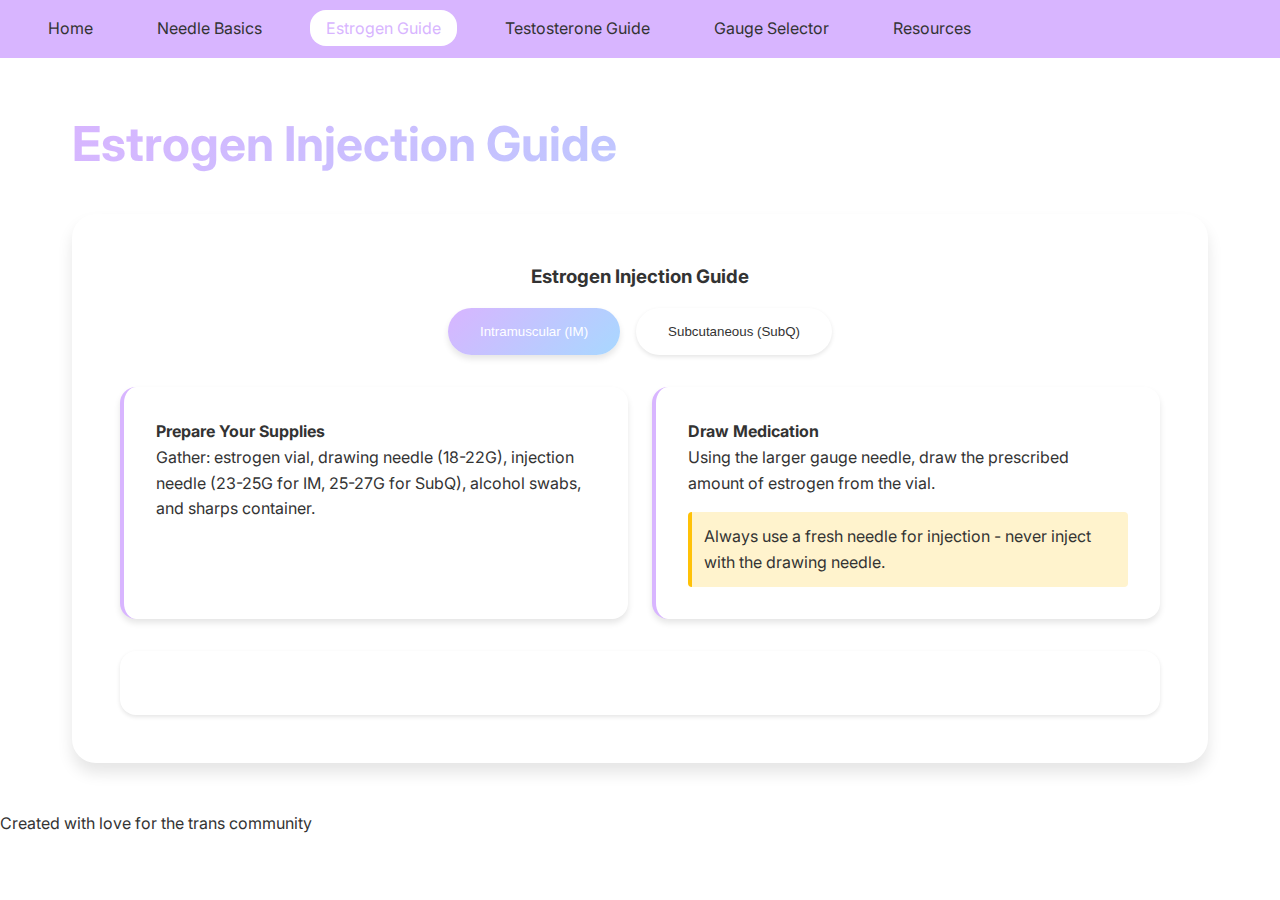
==== pages/estrogen-guide.html @ d5f4c00b "modified styles for multiple pages and created pages with template" ====
<!DOCTYPE html>
<html lang="en">
<head>
    <meta charset="UTF-8">
    <meta name="viewport" content="width=device-width, initial-scale=1.0">
    <title>Estrogen Injection Guide - Gauge It Right</title>
    <link rel="stylesheet" href="../css/styles.css">
</head>
<body>
    <header>
        <nav>
            <ul>
                <li><a href="../index.html">Home</a></li>
                <li><a href="needle-basics.html">Needle Basics</a></li>
                <li><a href="estrogen-guide.html" class="active">Estrogen Guide</a></li>
                <li><a href="testosterone-guide.html">Testosterone Guide</a></li>
                <li><a href="gauge-selector.html">Gauge Selector</a></li>
                <li><a href="resources.html">Resources</a></li>
            </ul>
        </nav>
    </header>

    <main>
        <div class="content-container">
            <h1>Estrogen Injection Guide</h1>
            <div id="estrogen-guide"></div>
        </div>
    </main>

    <footer>
        <p>Created with love for the trans community</p>
    </footer>

    <script type="module" src="../js/pages/estrogen-guide.js"></script>
</body>
</html>
---- css/styles.css ----
/* Import Google Fonts */
@import url('https://fonts.googleapis.com/css2?family=Inter:wght@400;500;600;700&display=swap');

/* Import component styles */
@import 'components/navigation.css';
@import 'components/gauge-slider.css';
@import 'components/injection-guide.css';

:root {
    --primary-blue: #A8D8FF;
    --primary-purple: #D8B5FF;
    --primary-green: #B5FFD8;
    --text-color: #333333;
    --background-color: #FFFFFF;
    --gradient-bg: linear-gradient(135deg, var(--primary-purple) 0%, var(--primary-blue) 100%);
    --shadow-sm: 0 2px 4px rgba(0, 0, 0, 0.1);
    --shadow-md: 0 4px 6px rgba(0, 0, 0, 0.1);
    --shadow-lg: 0 10px 15px rgba(0, 0, 0, 0.1);
    --spacing-xs: 0.5rem;
    --spacing-sm: 1rem;
    --spacing-md: 1.5rem;
    --spacing-lg: 2rem;
    --spacing-xl: 3rem;
}

/* Global styles */
* {
    margin: 0;
    padding: 0;
    box-sizing: border-box;
}

body {
    font-family: 'Inter', sans-serif;
    line-height: 1.6;
    color: var(--text-color);
    background-color: var(--background-color);
}

h1 {
    font-size: 3rem;
    font-weight: 700;
    margin-bottom: var(--spacing-lg);
    background: var(--gradient-bg);
    -webkit-background-clip: text;
    -webkit-text-fill-color: transparent;
}

h2 {
    font-size: 2.25rem;
    font-weight: 600;
    margin-bottom: var(--spacing-md);
}

/* Layout styles */
section {
    padding: var(--spacing-xl);
    min-height: 100vh;
    display: flex;
    flex-direction: column;
    justify-content: center;
    max-width: 1200px;
    margin: 0 auto;
}

#home {
    text-align: center;
    background: var(--gradient-bg);
    color: white;
    clip-path: polygon(0 0, 100% 0, 100% 85%, 0 100%);
    margin-bottom: var(--spacing-xl);
}

/* Add to existing styles */
.content-container {
    max-width: 1200px;
    margin: 0 auto;
    padding: var(--spacing-xl) var(--spacing-lg);
}

.info-section {
    margin: var(--spacing-xl) 0;
    padding: var(--spacing-lg);
    background: white;
    border-radius: 1.5rem;
    box-shadow: var(--shadow-lg);
}

.cta-buttons {
    display: flex;
    gap: var(--spacing-md);
    justify-content: center;
    margin-top: var(--spacing-xl);
}

.btn {
    display: inline-block;
    padding: var(--spacing-sm) var(--spacing-lg);
    background: var(--gradient-bg);
    color: white;
    text-decoration: none;
    border-radius: 2rem;
    font-weight: 500;
    transition: all 0.3s ease;
    box-shadow: var(--shadow-md);
}

.btn:hover {
    transform: translateY(-2px);
    box-shadow: var(--shadow-lg);
}
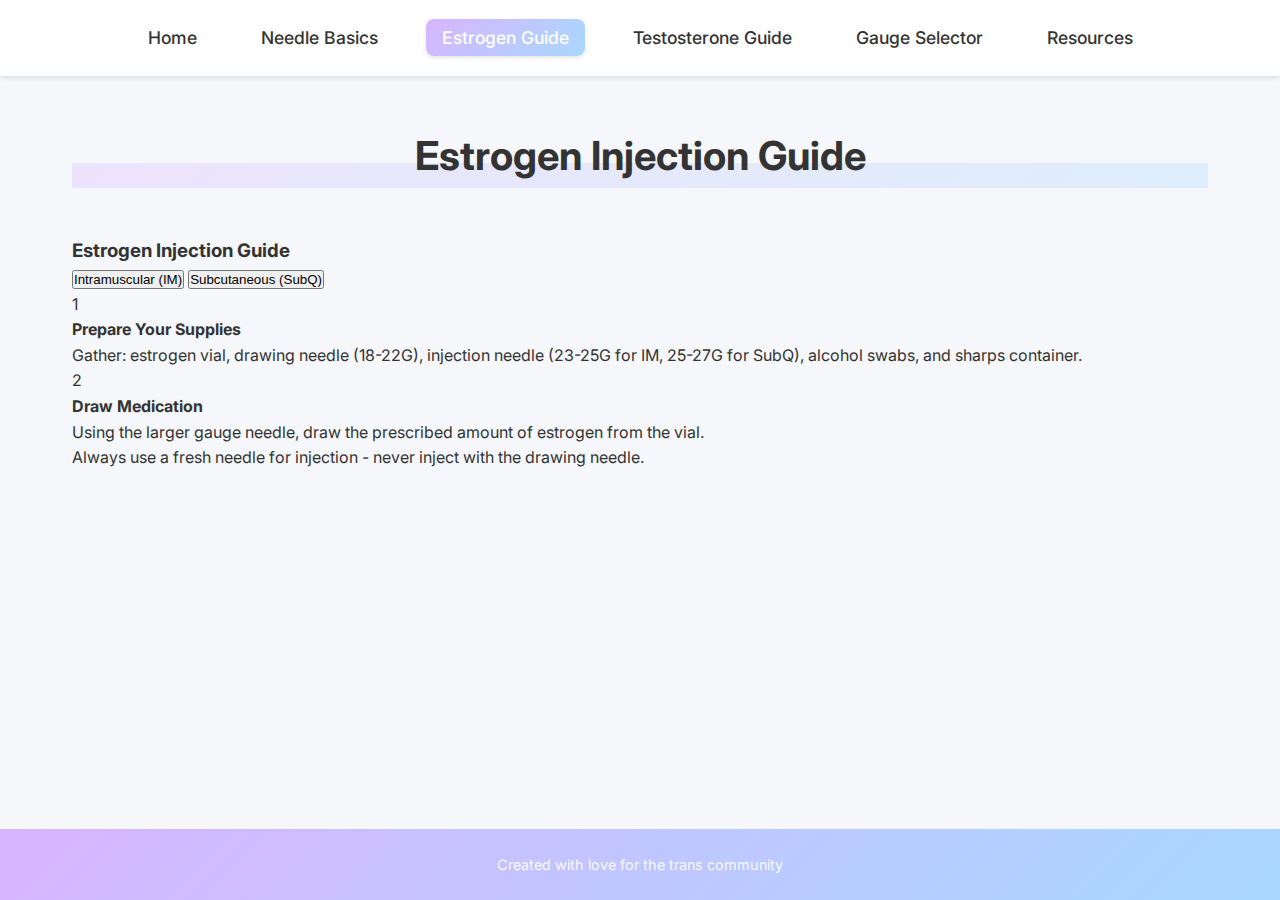
==== commit 51d1b5d4: "added mobile styling" ====
--- a/pages/estrogen-guide.html
+++ b/pages/estrogen-guide.html
@@ -32,5 +32,6 @@
     </footer>
 
     <script type="module" src="../js/pages/estrogen-guide.js"></script>
+    <script type="module" src="../js/main.js"></script>
 </body>
 </html> --- a/css/styles.css
+++ b/css/styles.css
@@ -4,7 +4,11 @@
 /* Import component styles */
 @import 'components/navigation.css';
 @import 'components/gauge-slider.css';
-@import 'components/injection-guide.css';
+@import 'components/gauge-selector.css';
+@import 'components/resources.css';
+@import 'components/needle-basics.css';
+@import 'components/home.css';
+@import 'components/responsive.css';
 
 :root {
     --primary-blue: #A8D8FF;
@@ -34,16 +38,36 @@
     font-family: 'Inter', sans-serif;
     line-height: 1.6;
     color: var(--text-color);
-    background-color: var(--background-color);
+    background-color: #f5f7fa;
+    min-height: 100vh;
+    display: flex;
+    flex-direction: column;
+}
+
+main {
+    flex: 1;
 }
 
 h1 {
-    font-size: 3rem;
+    text-align: center;
+    margin-bottom: var(--spacing-xl);
+    font-size: 2.5rem;
     font-weight: 700;
-    margin-bottom: var(--spacing-lg);
+    color: var(--text-color);
+    position: relative;
+    z-index: 1;
+}
+
+h1::before {
+    content: '';
+    position: absolute;
+    width: 100%;
+    height: 40%;
+    bottom: 0;
+    left: 0;
     background: var(--gradient-bg);
-    -webkit-background-clip: text;
-    -webkit-text-fill-color: transparent;
+    z-index: -1;
+    opacity: 0.3;
 }
 
 h2 {
@@ -108,4 +132,17 @@
 .btn:hover {
     transform: translateY(-2px);
     box-shadow: var(--shadow-lg);
+}
+
+footer {
+    background: var(--gradient-bg);
+    color: white;
+    text-align: center;
+    padding: var(--spacing-md);
+    margin-top: auto;
+}
+
+footer p {
+    font-size: 0.9rem;
+    opacity: 0.9;
 } 